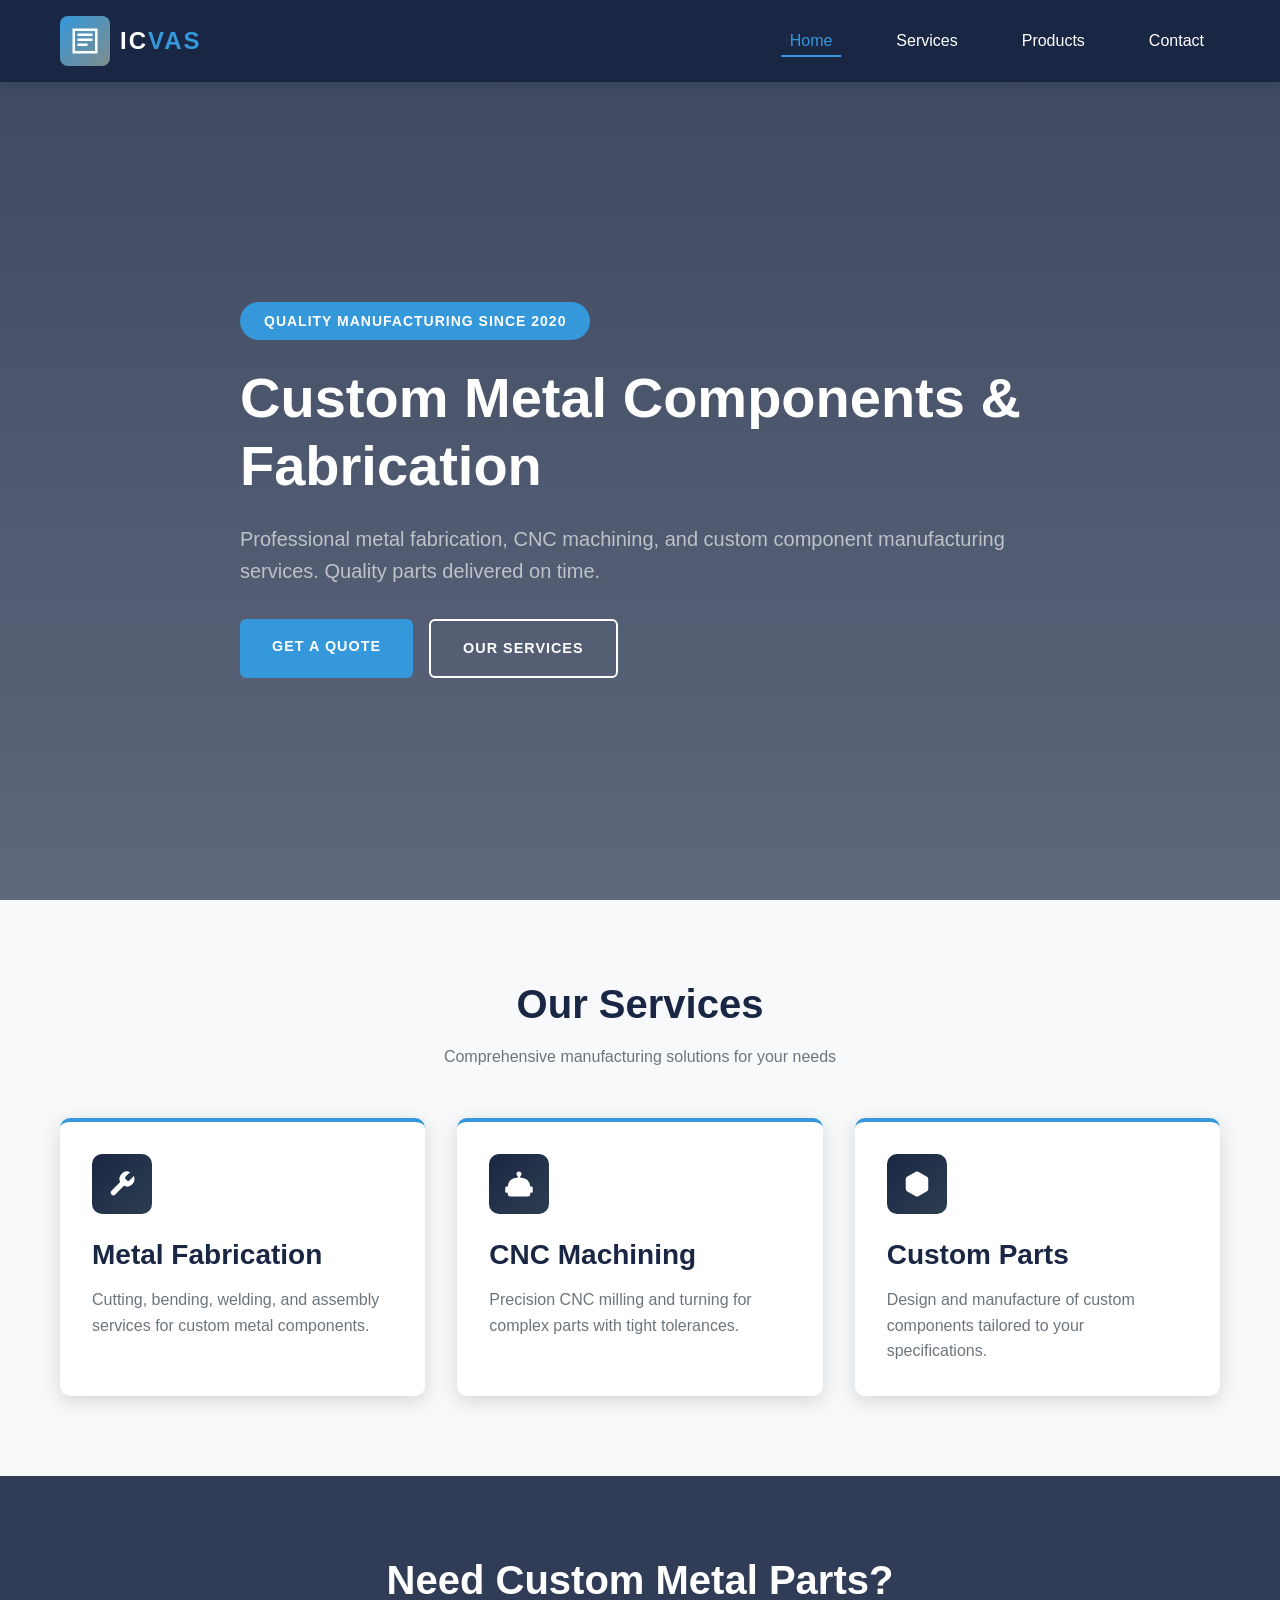
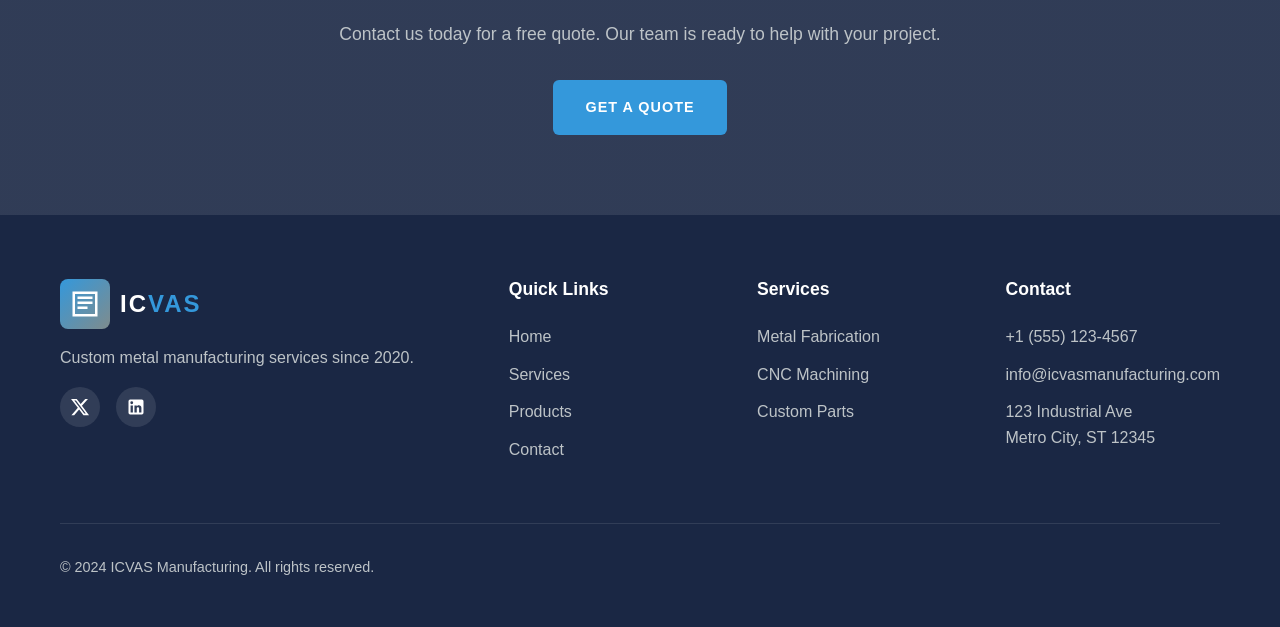
==== index.html @ ce6153f4 "Add files via upload" ====
<!DOCTYPE html>
<html lang="en">
<head>
    <meta charset="UTF-8">
    <meta name="viewport" content="width=device-width, initial-scale=1.0">
    <meta name="description" content="ICVAS Manufacturing - Custom metal components, CNC machining, and metal fabrication services.">
    <title>ICVAS Manufacturing | Custom Metal Components</title>
    <link rel="stylesheet" href="css/styles.css">
    <link rel="icon" type="image/svg+xml" href="data:image/svg+xml,%3Csvg xmlns='http://www.w3.org/2000/svg' viewBox='0 0 100 100'%3E%3Crect fill='%232c3e50' rx='10' width='100' height='100'/%3E%3Cpath fill='%23fff' d='M30 70V30h10v30h30V30h10v40H30z'/%3E%3C/svg%3E">
</head>
<body>
    <!-- Header -->
    <header>
        <div class="container">
            <nav class="navbar">
                <a href="index.html" class="logo">
                    <div class="logo-icon">
                        <svg viewBox="0 0 24 24" xmlns="http://www.w3.org/2000/svg">
                            <path d="M2 2h20v20H2V2zm2 2v16h16V4H4zm2 2h12v2H6V6zm0 4h12v2H6v-2zm0 4h8v2H6v-2z"/>
                        </svg>
                    </div>
                    <span class="logo-text">IC<span>VAS</span></span>
                </a>
                <ul class="nav-menu">
                    <li><a href="index.html" class="nav-link active">Home</a></li>
                    <li><a href="services.html" class="nav-link">Services</a></li>
                    <li><a href="products.html" class="nav-link">Products</a></li>
                    <li><a href="contact.html" class="nav-link">Contact</a></li>
                </ul>
                <div class="hamburger">
                    <span></span>
                    <span></span>
                    <span></span>
                </div>
            </nav>
        </div>
    </header>

    <!-- Hero Section -->
    <section class="hero">
        <div class="container">
            <div class="hero-content">
                <span class="hero-badge">Quality Manufacturing Since 2020</span>
                <h1>Custom Metal Components & Fabrication</h1>
                <p>Professional metal fabrication, CNC machining, and custom component manufacturing services. Quality parts delivered on time.</p>
                <div class="hero-buttons">
                    <a href="contact.html" class="btn btn-primary">Get a Quote</a>
                    <a href="services.html" class="btn btn-secondary">Our Services</a>
                </div>
            </div>
        </div>
    </section>

    <!-- Services Preview -->
    <section class="features">
        <div class="container">
            <div class="section-header">
                <h2>Our Services</h2>
                <p>Comprehensive manufacturing solutions for your needs</p>
            </div>
            <div class="features-grid">
                <div class="feature-card">
                    <div class="feature-icon">
                        <svg viewBox="0 0 24 24" xmlns="http://www.w3.org/2000/svg">
                            <path d="M14.7 6.3a1 1 0 0 0 0 1.4l1.6 1.6a1 1 0 0 0 1.4 0l3.77-3.77a6 6 0 0 1-7.94 7.94l-6.91 6.91a2.12 2.12 0 0 1-3-3l6.91-6.91a6 6 0 0 1 7.94-7.94l-3.76 3.76z"/>
                        </svg>
                    </div>
                    <h3>Metal Fabrication</h3>
                    <p>Cutting, bending, welding, and assembly services for custom metal components.</p>
                </div>
                <div class="feature-card">
                    <div class="feature-icon">
                        <svg viewBox="0 0 24 24" xmlns="http://www.w3.org/2000/svg">
                            <path d="M12 2a2 2 0 0 1 2 2c0 .74-.4 1.39-1 1.73V7h1a7 7 0 0 1 7 7h1a1 1 0 0 1 1 1v3a1 1 0 0 1-1 1h-1v1a2 2 0 0 1-2 2H5a2 2 0 0 1-2-2v-1H2a1 1 0 0 1-1-1v-3a1 1 0 0 1 1-1h1a7 7 0 0 1 7-7h1V5.73c-.6-.34-1-.99-1-1.73a2 2 0 0 1 2-2z"/>
                        </svg>
                    </div>
                    <h3>CNC Machining</h3>
                    <p>Precision CNC milling and turning for complex parts with tight tolerances.</p>
                </div>
                <div class="feature-card">
                    <div class="feature-icon">
                        <svg viewBox="0 0 24 24" xmlns="http://www.w3.org/2000/svg">
                            <path d="M21 16V8a2 2 0 0 0-1-1.73l-7-4a2 2 0 0 0-2 0l-7 4A2 2 0 0 0 3 8v8a2 2 0 0 0 1 1.73l7 4a2 2 0 0 0 2 0l7-4A2 2 0 0 0 21 16z"/>
                        </svg>
                    </div>
                    <h3>Custom Parts</h3>
                    <p>Design and manufacture of custom components tailored to your specifications.</p>
                </div>
            </div>
        </div>
    </section>

    <!-- CTA Section -->
    <section class="cta">
        <div class="container">
            <div class="cta-content">
                <h2>Need Custom Metal Parts?</h2>
                <p>Contact us today for a free quote. Our team is ready to help with your project.</p>
                <div class="cta-buttons">
                    <a href="contact.html" class="btn btn-primary">Get a Quote</a>
                </div>
            </div>
        </div>
    </section>

    <!-- Footer -->
    <footer>
        <div class="container">
            <div class="footer-grid">
                <div class="footer-brand">
                    <a href="index.html" class="logo">
                        <div class="logo-icon">
                            <svg viewBox="0 0 24 24" xmlns="http://www.w3.org/2000/svg">
                                <path d="M2 2h20v20H2V2zm2 2v16h16V4H4zm2 2h12v2H6V6zm0 4h12v2H6v-2zm0 4h8v2H6v-2z"/>
                            </svg>
                        </div>
                        <span class="logo-text">IC<span>VAS</span></span>
                    </a>
                    <p>Custom metal manufacturing services since 2020.</p>
                    <div class="footer-social">
                        <a href="#" class="social-link">
                            <svg viewBox="0 0 24 24" xmlns="http://www.w3.org/2000/svg">
                                <path d="M18.244 2.25h3.308l-7.227 8.26 8.502 11.24H16.17l-5.214-6.817L4.99 21.75H1.68l7.73-8.835L1.254 2.25H8.08l4.713 6.231zm-1.161 17.52h1.833L7.084 4.126H5.117z"/>
                            </svg>
                        </a>
                        <a href="#" class="social-link">
                            <svg viewBox="0 0 24 24" xmlns="http://www.w3.org/2000/svg">
                                <path d="M19 3a2 2 0 0 1 2 2v14a2 2 0 0 1-2 2H5a2 2 0 0 1-2-2V5a2 2 0 0 1 2-2h14m-.5 15.5v-5.3a3.26 3.26 0 0 0-3.26-3.26c-.85 0-1.84.52-2.32 1.3v-1.11h-2.79v8.37h2.79v-4.93c0-.77.62-1.4 1.39-1.4a1.4 1.4 0 0 1 1.4 1.4v4.93h2.79M6.88 8.56a1.68 1.68 0 0 0 1.68-1.68c0-.93-.75-1.69-1.68-1.69a1.69 1.69 0 0 0-1.69 1.69c0 .93.76 1.68 1.69 1.68m1.39 9.94v-8.37H5.5v8.37h2.77z"/>
                            </svg>
                        </a>
                    </div>
                </div>
                <div class="footer-column">
                    <h4>Quick Links</h4>
                    <ul class="footer-links">
                        <li><a href="index.html">Home</a></li>
                        <li><a href="services.html">Services</a></li>
                        <li><a href="products.html">Products</a></li>
                        <li><a href="contact.html">Contact</a></li>
                    </ul>
                </div>
                <div class="footer-column">
                    <h4>Services</h4>
                    <ul class="footer-links">
                        <li><a href="services.html">Metal Fabrication</a></li>
                        <li><a href="services.html">CNC Machining</a></li>
                        <li><a href="services.html">Custom Parts</a></li>
                    </ul>
                </div>
                <div class="footer-column">
                    <h4>Contact</h4>
                    <ul class="footer-links">
                        <li><a href="tel:+15551234567">+1 (555) 123-4567</a></li>
                        <li><a href="mailto:info@icvas.com">info@icvasmanufacturing.com</a></li>
                        <li><p style="color: var(--metallic-dark); margin-top: 0.5rem;">123 Industrial Ave<br>Metro City, ST 12345</p></li>
                    </ul>
                </div>
            </div>
            <div class="footer-bottom">
                <p>&copy; 2024 ICVAS Manufacturing. All rights reserved.</p>
            </div>
        </div>
    </footer>

    <script src="js/script.js"></script>
</body>
</html>
---- css/styles.css ----
/* ================================================
   ICVAS Manufacturing - Professional Industrial Website
   ================================================ */

/* CSS Variables */
:root {
    --primary-dark: #1a2744;
    --primary-blue: #2c3e50;
    --accent-blue: #3498db;
    --accent-steel: #7f8c8d;
    --metallic-light: #ecf0f1;
    --metallic-dark: #bdc3c7;
    --dark-gray: #2c3e50;
    --medium-gray: #555b66;
    --light-gray: #f8f9fa;
    --white: #ffffff;
    --text-dark: #1a1a2e;
    --text-light: #6c757d;
    --shadow: rgba(0, 0, 0, 0.15);
    --transition: all 0.3s ease;
}

/* Reset & Base Styles */
* {
    margin: 0;
    padding: 0;
    box-sizing: border-box;
}

html {
    scroll-behavior: smooth;
}

body {
    font-family: 'Segoe UI', Tahoma, Geneva, Verdana, sans-serif;
    line-height: 1.6;
    color: var(--text-dark);
    background-color: var(--white);
    overflow-x: hidden;
}

a {
    text-decoration: none;
    color: inherit;
}

ul {
    list-style: none;
}

img {
    max-width: 100%;
    height: auto;
    display: block;
}

/* Typography */
h1, h2, h3, h4, h5, h6 {
    font-weight: 700;
    line-height: 1.2;
    color: var(--primary-dark);
}

h1 { font-size: 3rem; }
h2 { font-size: 2.5rem; }
h3 { font-size: 1.75rem; }
h4 { font-size: 1.5rem; }

p {
    margin-bottom: 1rem;
}

/* Container */
.container {
    max-width: 1200px;
    margin: 0 auto;
    padding: 0 20px;
}

/* ================================================
   HEADER & NAVIGATION
   ================================================ */
header {
    position: fixed;
    top: 0;
    left: 0;
    right: 0;
    background: var(--primary-dark);
    z-index: 1000;
    box-shadow: 0 2px 10px var(--shadow);
}

.navbar {
    display: flex;
    justify-content: space-between;
    align-items: center;
    padding: 1rem 0;
}

.logo {
    display: flex;
    align-items: center;
    gap: 10px;
}

.logo-icon {
    width: 50px;
    height: 50px;
    background: linear-gradient(135deg, var(--accent-blue), var(--accent-steel));
    border-radius: 8px;
    display: flex;
    align-items: center;
    justify-content: center;
}

.logo-icon svg {
    width: 30px;
    height: 30px;
    fill: var(--white);
}

.logo-text {
    font-size: 1.5rem;
    font-weight: 700;
    color: var(--white);
    text-transform: uppercase;
    letter-spacing: 2px;
}

.logo-text span {
    color: var(--accent-blue);
}

.nav-menu {
    display: flex;
    gap: 2rem;
}

.nav-link {
    color: var(--white);
    font-weight: 500;
    padding: 0.5rem 1rem;
    border-radius: 4px;
    transition: var(--transition);
    position: relative;
}

.nav-link::after {
    content: '';
    position: absolute;
    bottom: 0;
    left: 50%;
    width: 0;
    height: 2px;
    background: var(--accent-blue);
    transition: var(--transition);
    transform: translateX(-50%);
}

.nav-link:hover,
.nav-link.active {
    color: var(--accent-blue);
}

.nav-link:hover::after,
.nav-link.active::after {
    width: 80%;
}

.hamburger {
    display: none;
    cursor: pointer;
    flex-direction: column;
    gap: 5px;
}

.hamburger span {
    width: 25px;
    height: 3px;
    background: var(--white);
    transition: var(--transition);
}

/* ================================================
   HERO SECTION
   ================================================ */
.hero {
    min-height: 100vh;
    background: linear-gradient(rgba(26, 39, 68, 0.85), rgba(26, 39, 68, 0.7)),
                url('https://images.unsplash.com/photo-1504917595217-d4dc5ebe6122?w=1920') center/cover;
    display: flex;
    align-items: center;
    padding-top: 80px;
}

.hero-content {
    max-width: 800px;
}

.hero-badge {
    display: inline-block;
    background: var(--accent-blue);
    color: var(--white);
    padding: 0.5rem 1.5rem;
    border-radius: 30px;
    font-size: 0.875rem;
    font-weight: 600;
    text-transform: uppercase;
    letter-spacing: 1px;
    margin-bottom: 1.5rem;
    animation: fadeInDown 0.8s ease;
}

.hero h1 {
    color: var(--white);
    font-size: 3.5rem;
    margin-bottom: 1.5rem;
    animation: fadeInUp 0.8s ease 0.2s both;
}

.hero p {
    color: var(--metallic-dark);
    font-size: 1.25rem;
    margin-bottom: 2rem;
    animation: fadeInUp 0.8s ease 0.4s both;
}

.hero-buttons {
    display: flex;
    gap: 1rem;
    animation: fadeInUp 0.8s ease 0.6s both;
}

/* Buttons */
.btn {
    display: inline-block;
    padding: 1rem 2rem;
    border-radius: 6px;
    font-weight: 600;
    text-transform: uppercase;
    letter-spacing: 1px;
    transition: var(--transition);
    cursor: pointer;
    border: none;
    font-size: 0.9rem;
}

.btn-primary {
    background: var(--accent-blue);
    color: var(--white);
}

.btn-primary:hover {
    background: #2980b9;
    transform: translateY(-2px);
    box-shadow: 0 5px 20px rgba(52, 152, 219, 0.4);
}

.btn-secondary {
    background: transparent;
    color: var(--white);
    border: 2px solid var(--white);
}

.btn-secondary:hover {
    background: var(--white);
    color: var(--primary-dark);
    transform: translateY(-2px);
}

.btn-dark {
    background: var(--primary-dark);
    color: var(--white);
}

.btn-dark:hover {
    background: var(--primary-blue);
    transform: translateY(-2px);
}

/* ================================================
   FEATURES SECTION
   ================================================ */
.features {
    padding: 5rem 0;
    background: var(--light-gray);
}

.section-header {
    text-align: center;
    margin-bottom: 3rem;
}

.section-header h2 {
    margin-bottom: 1rem;
}

.section-header p {
    color: var(--text-light);
    max-width: 600px;
    margin: 0 auto;
}

.features-grid {
    display: grid;
    grid-template-columns: repeat(auto-fit, minmax(300px, 1fr));
    gap: 2rem;
}

.feature-card {
    background: var(--white);
    padding: 2rem;
    border-radius: 10px;
    box-shadow: 0 5px 20px var(--shadow);
    transition: var(--transition);
    border-top: 4px solid var(--accent-blue);
}

.feature-card:hover {
    transform: translateY(-10px);
    box-shadow: 0 10px 30px var(--shadow);
}

.feature-icon {
    width: 60px;
    height: 60px;
    background: linear-gradient(135deg, var(--primary-dark), var(--primary-blue));
    border-radius: 10px;
    display: flex;
    align-items: center;
    justify-content: center;
    margin-bottom: 1.5rem;
}

.feature-icon svg {
    width: 30px;
    height: 30px;
    fill: var(--white);
}

.feature-card h3 {
    margin-bottom: 1rem;
}

.feature-card p {
    color: var(--text-light);
    margin-bottom: 0;
}

/* ================================================
   ABOUT SECTION
   ================================================ */
.about {
    padding: 5rem 0;
}

.about-grid {
    display: grid;
    grid-template-columns: 1fr 1fr;
    gap: 4rem;
    align-items: center;
}

.about-image {
    position: relative;
}

.about-image img {
    border-radius: 10px;
    box-shadow: 0 10px 40px var(--shadow);
}

.about-image::before {
    content: '';
    position: absolute;
    top: -20px;
    left: -20px;
    right: 20px;
    bottom: 20px;
    background: var(--primary-dark);
    border-radius: 10px;
    z-index: -1;
}

.about-content h2 {
    margin-bottom: 1.5rem;
}

.about-stats {
    display: grid;
    grid-template-columns: repeat(3, 1fr);
    gap: 2rem;
    margin-top: 2rem;
    padding-top: 2rem;
    border-top: 1px solid var(--metallic-dark);
}

.stat-item h3 {
    font-size: 2.5rem;
    color: var(--accent-blue);
    margin-bottom: 0.25rem;
}

.stat-item p {
    color: var(--text-light);
    margin-bottom: 0;
    font-size: 0.9rem;
}

/* ================================================
   SERVICES SECTION
   ================================================ */
.services {
    padding: 5rem 0;
    background: var(--primary-dark);
}

.services .section-header h2,
.services .section-header p {
    color: var(--white);
}

.services .section-header p {
    color: var(--metallic-dark);
}

.services-grid {
    display: grid;
    grid-template-columns: repeat(auto-fit, minmax(280px, 1fr));
    gap: 2rem;
}

.service-card {
    background: rgba(255, 255, 255, 0.05);
    padding: 2.5rem;
    border-radius: 10px;
    border: 1px solid rgba(255, 255, 255, 0.1);
    transition: var(--transition);
}

.service-card:hover {
    background: rgba(255, 255, 255, 0.1);
    transform: translateY(-5px);
}

.service-icon {
    width: 70px;
    height: 70px;
    background: var(--accent-blue);
    border-radius: 50%;
    display: flex;
    align-items: center;
    justify-content: center;
    margin-bottom: 1.5rem;
}

.service-icon svg {
    width: 35px;
    height: 35px;
    fill: var(--white);
}

.service-card h3 {
    color: var(--white);
    margin-bottom: 1rem;
}

.service-card p {
    color: var(--metallic-dark);
    margin-bottom: 1.5rem;
}

.service-link {
    color: var(--accent-blue);
    font-weight: 600;
    display: inline-flex;
    align-items: center;
    gap: 0.5rem;
    transition: var(--transition);
}

.service-link:hover {
    gap: 1rem;
}

/* ================================================
   PRODUCTS SECTION
   ================================================ */
.products {
    padding: 5rem 0;
    background: var(--light-gray);
}

.products-grid {
    display: grid;
    grid-template-columns: repeat(auto-fit, minmax(300px, 1fr));
    gap: 2rem;
}

.product-card {
    background: var(--white);
    border-radius: 10px;
    overflow: hidden;
    box-shadow: 0 5px 20px var(--shadow);
    transition: var(--transition);
}

.product-card:hover {
    transform: translateY(-10px);
    box-shadow: 0 15px 40px var(--shadow);
}

.product-image {
    position: relative;
    height: 250px;
    background: linear-gradient(135deg, var(--primary-dark), var(--medium-gray));
    display: flex;
    align-items: center;
    justify-content: center;
    overflow: hidden;
}

.product-image svg {
    width: 80px;
    height: 80px;
    fill: var(--metallic-dark);
    opacity: 0.5;
}

.product-overlay {
    position: absolute;
    inset: 0;
    background: rgba(26, 39, 68, 0.8);
    display: flex;
    align-items: center;
    justify-content: center;
    opacity: 0;
    transition: var(--transition);
}

.product-card:hover .product-overlay {
    opacity: 1;
}

.product-content {
    padding: 1.5rem;
}

.product-content h3 {
    margin-bottom: 0.5rem;
}

.product-content p {
    color: var(--text-light);
    margin-bottom: 0;
    font-size: 0.9rem;
}

.product-tag {
    position: absolute;
    top: 15px;
    right: 15px;
    background: var(--accent-blue);
    color: var(--white);
    padding: 0.25rem 0.75rem;
    border-radius: 20px;
    font-size: 0.75rem;
    font-weight: 600;
    text-transform: uppercase;
}

/* ================================================
   CTA SECTION
   ================================================ */
.cta {
    padding: 5rem 0;
    background: linear-gradient(rgba(26, 39, 68, 0.9), rgba(26, 39, 68, 0.9)),
                url('https://images.unsplash.com/photo-1581091226825-a6a2a5aee158?w=1920') center/cover;
}

.cta-content {
    text-align: center;
    max-width: 700px;
    margin: 0 auto;
}

.cta h2 {
    color: var(--white);
    margin-bottom: 1rem;
}

.cta p {
    color: var(--metallic-dark);
    font-size: 1.1rem;
    margin-bottom: 2rem;
}

.cta-buttons {
    display: flex;
    justify-content: center;
    gap: 1rem;
}

/* ================================================
   CONTACT SECTION
   ================================================ */
.contact {
    padding: 5rem 0;
}

.contact-grid {
    display: grid;
    grid-template-columns: 1fr 1.5fr;
    gap: 4rem;
}

.contact-info h2 {
    margin-bottom: 1.5rem;
}

.contact-info > p {
    color: var(--text-light);
    margin-bottom: 2rem;
}

.contact-details {
    display: flex;
    flex-direction: column;
    gap: 1.5rem;
}

.contact-item {
    display: flex;
    align-items: flex-start;
    gap: 1rem;
}

.contact-icon {
    width: 50px;
    height: 50px;
    background: var(--primary-dark);
    border-radius: 10px;
    display: flex;
    align-items: center;
    justify-content: center;
    flex-shrink: 0;
}

.contact-icon svg {
    width: 24px;
    height: 24px;
    fill: var(--white);
}

.contact-item h4 {
    font-size: 1rem;
    margin-bottom: 0.25rem;
}

.contact-item p {
    color: var(--text-light);
    margin-bottom: 0;
    font-size: 0.9rem;
}

.contact-form {
    background: var(--light-gray);
    padding: 2.5rem;
    border-radius: 10px;
}

.form-group {
    margin-bottom: 1.5rem;
}

.form-group label {
    display: block;
    font-weight: 600;
    margin-bottom: 0.5rem;
    color: var(--primary-dark);
}

.form-group input,
.form-group textarea {
    width: 100%;
    padding: 0.875rem 1rem;
    border: 2px solid transparent;
    border-radius: 6px;
    font-size: 1rem;
    font-family: inherit;
    transition: var(--transition);
    background: var(--white);
}

.form-group input:focus,
.form-group textarea:focus {
    outline: none;
    border-color: var(--accent-blue);
}

.form-group textarea {
    min-height: 150px;
    resize: vertical;
}

.contact-form .btn {
    width: 100%;
}

/* Map Placeholder */
.map-section {
    padding-bottom: 5rem;
}

.map-container {
    height: 400px;
    background: var(--metallic-light);
    border-radius: 10px;
    display: flex;
    align-items: center;
    justify-content: center;
    position: relative;
    overflow: hidden;
}

.map-placeholder {
    text-align: center;
    color: var(--text-light);
}

.map-placeholder svg {
    width: 60px;
    height: 60px;
    fill: var(--metallic-dark);
    margin-bottom: 1rem;
}

/* ================================================
   FOOTER
   ================================================ */
footer {
    background: var(--primary-dark);
    padding: 4rem 0 2rem;
    color: var(--white);
}

.footer-grid {
    display: grid;
    grid-template-columns: 2fr 1fr 1fr 1fr;
    gap: 3rem;
    margin-bottom: 3rem;
}

.footer-brand p {
    color: var(--metallic-dark);
    margin: 1rem 0;
}

.footer-social {
    display: flex;
    gap: 1rem;
}

.social-link {
    width: 40px;
    height: 40px;
    background: rgba(255, 255, 255, 0.1);
    border-radius: 50%;
    display: flex;
    align-items: center;
    justify-content: center;
    transition: var(--transition);
}

.social-link:hover {
    background: var(--accent-blue);
}

.social-link svg {
    width: 20px;
    height: 20px;
    fill: var(--white);
}

.footer-column h4 {
    color: var(--white);
    font-size: 1.1rem;
    margin-bottom: 1.5rem;
}

.footer-links li {
    margin-bottom: 0.75rem;
}

.footer-links a {
    color: var(--metallic-dark);
    transition: var(--transition);
}

.footer-links a:hover {
    color: var(--accent-blue);
}

.footer-bottom {
    padding-top: 2rem;
    border-top: 1px solid rgba(255, 255, 255, 0.1);
    display: flex;
    justify-content: space-between;
    align-items: center;
    color: var(--metallic-dark);
    font-size: 0.9rem;
}

.footer-bottom-links {
    display: flex;
    gap: 2rem;
}

.footer-bottom-links a {
    color: var(--metallic-dark);
    transition: var(--transition);
}

.footer-bottom-links a:hover {
    color: var(--accent-blue);
}

/* ================================================
   PAGE HEADER (Inner Pages)
   ================================================ */
.page-header {
    background: linear-gradient(rgba(26, 39, 68, 0.9), rgba(26, 39, 68, 0.8)),
                url('https://images.unsplash.com/photo-1504917595217-d4dc5ebe6122?w=1920') center/cover;
    padding: 150px 0 80px;
    text-align: center;
}

.page-header h1 {
    color: var(--white);
    margin-bottom: 1rem;
}

.breadcrumb {
    display: flex;
    justify-content: center;
    gap: 0.5rem;
    color: var(--metallic-dark);
}

.breadcrumb a {
    color: var(--accent-blue);
    transition: var(--transition);
}

.breadcrumb a:hover {
    text-decoration: underline;
}

.breadcrumb span {
    color: var(--metallic-dark);
}

/* ================================================
   ABOUT PAGE SPECIFIC
   ================================================ */
.about-section {
    padding: 5rem 0;
}

.about-section-grid {
    display: grid;
    grid-template-columns: 1fr 1fr;
    gap: 4rem;
    align-items: center;
}

.about-section-grid:nth-child(even) .about-section-image {
    order: 2;
}

.about-section-image {
    position: relative;
}

.about-section-image img {
    border-radius: 10px;
    width: 100%;
    height: 350px;
    object-fit: cover;
}

.about-section-content h3 {
    margin-bottom: 1rem;
    color: var(--accent-blue);
}

.values-grid {
    display: grid;
    grid-template-columns: repeat(3, 1fr);
    gap: 2rem;
    margin-top: 3rem;
}

.value-card {
    text-align: center;
    padding: 2rem;
    background: var(--light-gray);
    border-radius: 10px;
}

.value-icon {
    width: 60px;
    height: 60px;
    background: var(--primary-dark);
    border-radius: 50%;
    display: flex;
    align-items: center;
    justify-content: center;
    margin: 0 auto 1rem;
}

.value-icon svg {
    width: 30px;
    height: 30px;
    fill: var(--white);
}

.value-card h4 {
    margin-bottom: 0.5rem;
}

.value-card p {
    color: var(--text-light);
    margin-bottom: 0;
    font-size: 0.9rem;
}

/* Team Section */
.team-section {
    padding: 5rem 0;
    background: var(--light-gray);
}

.team-grid {
    display: grid;
    grid-template-columns: repeat(auto-fit, minmax(250px, 1fr));
    gap: 2rem;
}

.team-member {
    background: var(--white);
    border-radius: 10px;
    overflow: hidden;
    box-shadow: 0 5px 20px var(--shadow);
    text-align: center;
}

.team-image {
    height: 250px;
    background: linear-gradient(135deg, var(--primary-dark), var(--medium-gray));
    display: flex;
    align-items: center;
    justify-content: center;
}

.team-image svg {
    width: 80px;
    height: 80px;
    fill: var(--metallic-dark);
    opacity: 0.5;
}

.team-info {
    padding: 1.5rem;
}

.team-info h4 {
    margin-bottom: 0.25rem;
}

.team-info p {
    color: var(--accent-blue);
    font-size: 0.9rem;
    margin-bottom: 0;
}

/* ================================================
   SERVICES PAGE SPECIFIC
   ================================================ */
.services-detail {
    padding: 5rem 0;
}

.service-detail-card {
    display: grid;
    grid-template-columns: 1fr 1fr;
    gap: 4rem;
    align-items: center;
    margin-bottom: 5rem;
}

.service-detail-card:nth-child(even) .service-detail-image {
    order: 2;
}

.service-detail-image {
    position: relative;
}

.service-detail-image img {
    width: 100%;
    height: 400px;
    object-fit: cover;
    border-radius: 10px;
}

.service-detail-image::before {
    content: '';
    position: absolute;
    top: 20px;
    left: 20px;
    right: -20px;
    bottom: -20px;
    background: var(--primary-dark);
    border-radius: 10px;
    z-index: -1;
}

.service-detail-content h3 {
    color: var(--accent-blue);
    margin-bottom: 0.5rem;
}

.service-detail-content h2 {
    margin-bottom: 1.5rem;
}

.service-detail-content ul {
    margin: 1.5rem 0;
}

.service-detail-content li {
    padding: 0.5rem 0;
    padding-left: 1.5rem;
    position: relative;
}

.service-detail-content li::before {
    content: '✓';
    position: absolute;
    left: 0;
    color: var(--accent-blue);
    font-weight: bold;
}

/* Materials Section */
.materials-section {
    padding: 5rem 0;
    background: var(--light-gray);
}

.materials-grid {
    display: grid;
    grid-template-columns: repeat(auto-fit, minmax(200px, 1fr));
    gap: 1.5rem;
}

.material-item {
    background: var(--white);
    padding: 1.5rem;
    border-radius: 8px;
    text-align: center;
    box-shadow: 0 3px 10px var(--shadow);
    transition: var(--transition);
}

.material-item:hover {
    transform: translateY(-5px);
}

.material-item h4 {
    margin-bottom: 0.5rem;
    font-size: 1rem;
}

.material-item p {
    color: var(--text-light);
    font-size: 0.85rem;
    margin-bottom: 0;
}

/* ================================================
   PRODUCTS PAGE SPECIFIC
   ================================================ */
.products-detail {
    padding: 5rem 0;
}

.products-filter {
    display: flex;
    justify-content: center;
    gap: 1rem;
    margin-bottom: 3rem;
    flex-wrap: wrap;
}

.filter-btn {
    padding: 0.75rem 1.5rem;
    background: transparent;
    border: 2px solid var(--primary-dark);
    border-radius: 30px;
    font-weight: 600;
    cursor: pointer;
    transition: var(--transition);
}

.filter-btn:hover,
.filter-btn.active {
    background: var(--primary-dark);
    color: var(--white);
}

.products-showcase {
    display: grid;
    grid-template-columns: repeat(auto-fit, minmax(320px, 1fr));
    gap: 2rem;
}

.product-showcase-card {
    background: var(--white);
    border-radius: 10px;
    overflow: hidden;
    box-shadow: 0 5px 20px var(--shadow);
    transition: var(--transition);
}

.product-showcase-card:hover {
    transform: translateY(-10px);
    box-shadow: 0 15px 40px var(--shadow);
}

.product-showcase-image {
    height: 280px;
    background: linear-gradient(135deg, var(--primary-dark), var(--medium-gray));
    display: flex;
    align-items: center;
    justify-content: center;
    position: relative;
}

.product-showcase-image svg {
    width: 100px;
    height: 100px;
    fill: var(--metallic-dark);
    opacity: 0.4;
}

.product-category {
    position: absolute;
    top: 15px;
    left: 15px;
    background: var(--accent-blue);
    color: var(--white);
    padding: 0.25rem 0.75rem;
    border-radius: 20px;
    font-size: 0.75rem;
    font-weight: 600;
    text-transform: uppercase;
}

.product-showcase-content {
    padding: 1.5rem;
}

.product-showcase-content h3 {
    margin-bottom: 0.5rem;
}

.product-showcase-content > p {
    color: var(--text-light);
    font-size: 0.9rem;
    margin-bottom: 1rem;
}

.product-specs {
    display: flex;
    flex-wrap: wrap;
    gap: 0.5rem;
    padding-top: 1rem;
    border-top: 1px solid var(--metallic-light);
}

.spec-tag {
    background: var(--light-gray);
    padding: 0.25rem 0.75rem;
    border-radius: 4px;
    font-size: 0.8rem;
    color: var(--text-light);
}

/* ================================================
   ANIMATIONS
   ================================================ */
@keyframes fadeInUp {
    from {
        opacity: 0;
        transform: translateY(30px);
    }
    to {
        opacity: 1;
        transform: translateY(0);
    }
}

@keyframes fadeInDown {
    from {
        opacity: 0;
        transform: translateY(-30px);
    }
    to {
        opacity: 1;
        transform: translateY(0);
    }
}

@keyframes fadeIn {
    from { opacity: 0; }
    to { opacity: 1; }
}

.fade-in {
    animation: fadeIn 0.8s ease;
}

/* ================================================
   RESPONSIVE DESIGN
   ================================================ */
@media (max-width: 1024px) {
    h1 { font-size: 2.5rem; }
    h2 { font-size: 2rem; }
    
    .about-grid,
    .contact-grid,
    .service-detail-card {
        grid-template-columns: 1fr;
        gap: 2rem;
    }
    
    .about-section-grid:nth-child(even) .about-section-image,
    .service-detail-card:nth-child(even) .service-detail-image {
        order: 0;
    }
    
    .footer-grid {
        grid-template-columns: repeat(2, 1fr);
    }
}

@media (max-width: 768px) {
    .hamburger {
        display: flex;
    }
    
    .nav-menu {
        position: fixed;
        top: 70px;
        left: -100%;
        width: 100%;
        background: var(--primary-dark);
        flex-direction: column;
        padding: 2rem;
        gap: 1rem;
        transition: var(--transition);
    }
    
    .nav-menu.active {
        left: 0;
    }
    
    .hero h1 {
        font-size: 2rem;
    }
    
    .hero-buttons {
        flex-direction: column;
    }
    
    .about-stats {
        grid-template-columns: 1fr;
        text-align: center;
    }
    
    .values-grid {
        grid-template-columns: 1fr;
    }
    
    .footer-grid {
        grid-template-columns: 1fr;
    }
    
    .footer-bottom {
        flex-direction: column;
        gap: 1rem;
        text-align: center;
    }
    
    .cta-buttons {
        flex-direction: column;
    }
}

@media (max-width: 480px) {
    h1 { font-size: 1.75rem; }
    h2 { font-size: 1.5rem; }
    
    .container {
        padding: 0 15px;
    }
    
    .features-grid,
    .services-grid,
    .products-grid {
        grid-template-columns: 1fr;
    }
    
    .products-filter {
        flex-direction: column;
    }
    
    .filter-btn {
        width: 100%;
    }
}
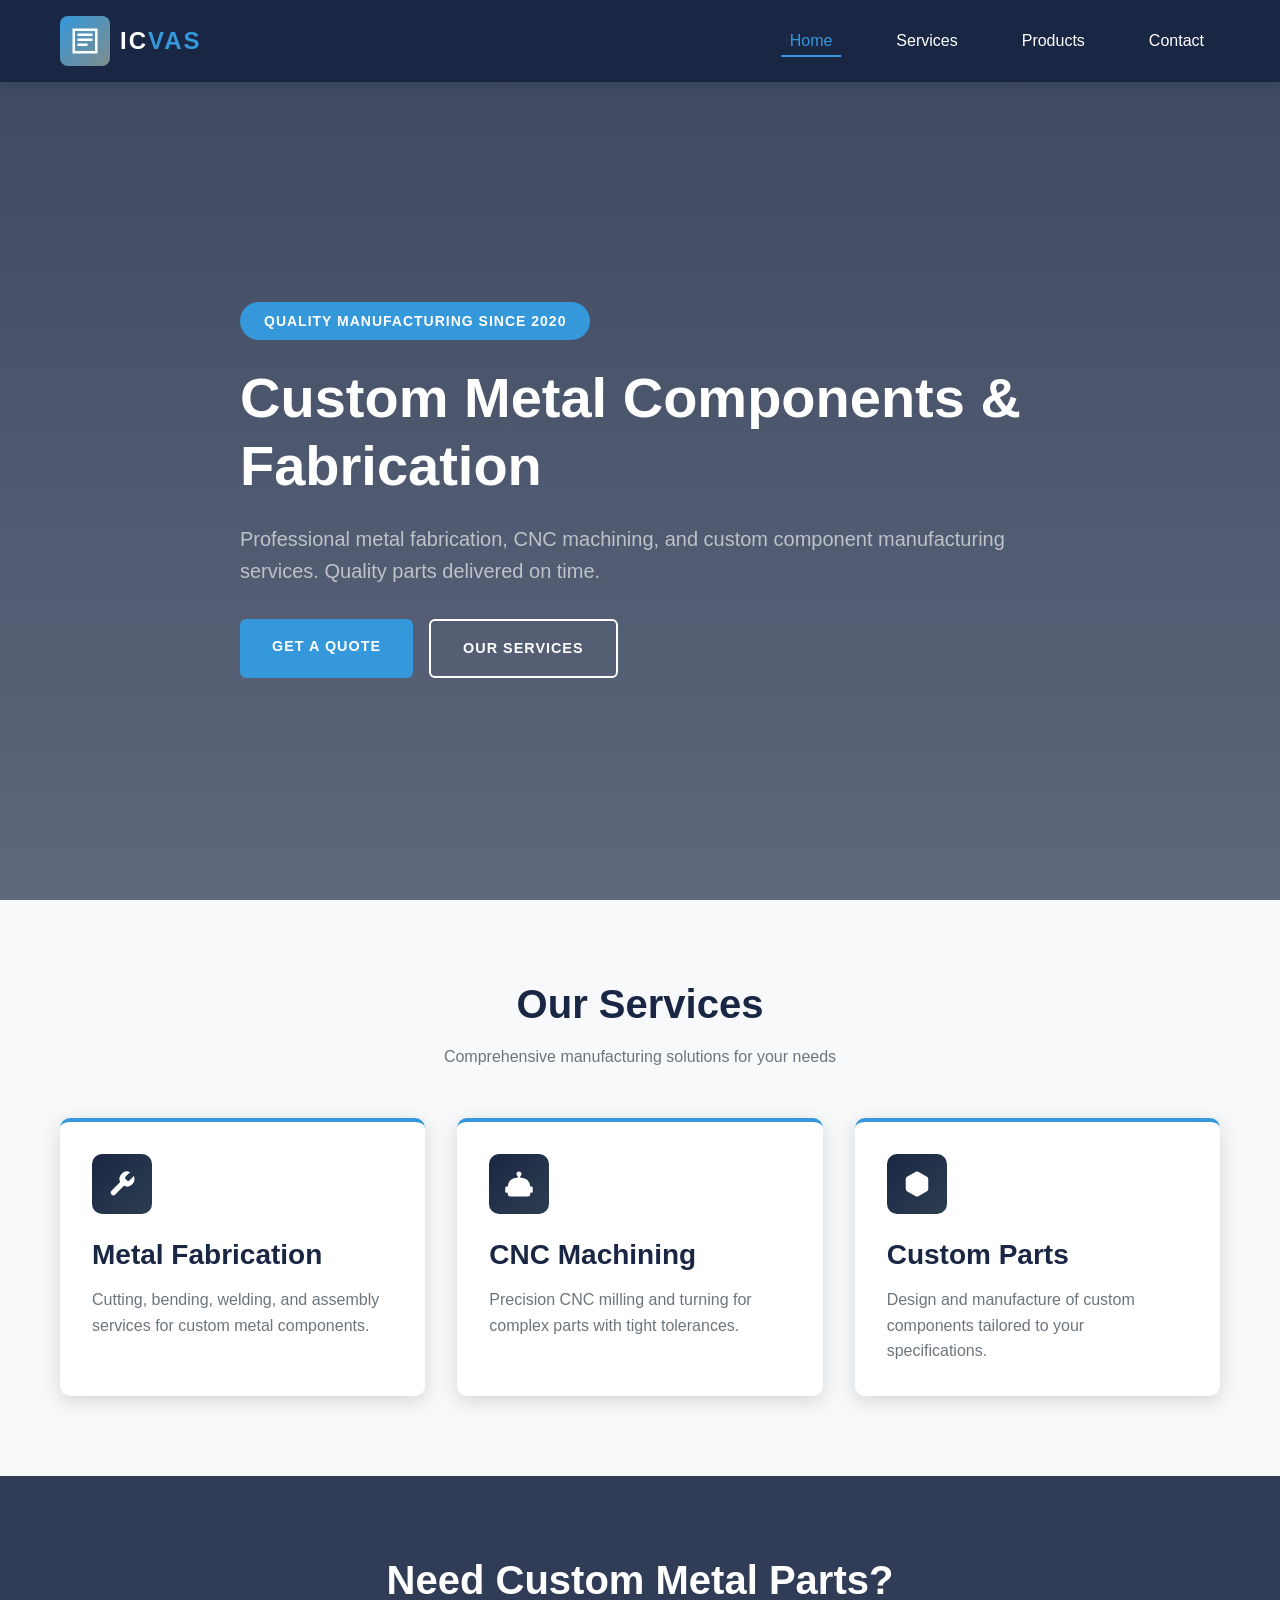
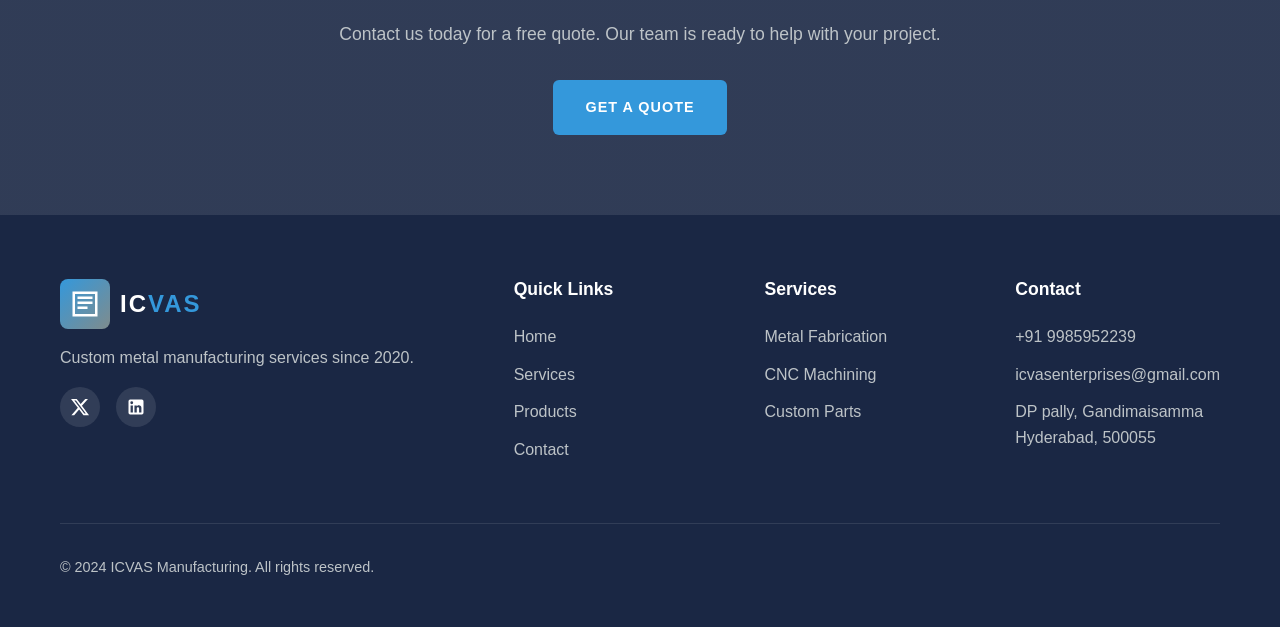
==== commit 5d50ed43: "Add files via upload" ====
--- a/index.html
+++ b/index.html
@@ -22,6 +22,7 @@
                     <span class="logo-text">IC<span>VAS</span></span>
                 </a>
                 <ul class="nav-menu">
+                    
                     <li><a href="index.html" class="nav-link active">Home</a></li>
                     <li><a href="services.html" class="nav-link">Services</a></li>
                     <li><a href="products.html" class="nav-link">Products</a></li>
@@ -150,9 +151,9 @@
                 <div class="footer-column">
                     <h4>Contact</h4>
                     <ul class="footer-links">
-                        <li><a href="tel:+15551234567">+1 (555) 123-4567</a></li>
-                        <li><a href="mailto:info@icvas.com">info@icvasmanufacturing.com</a></li>
-                        <li><p style="color: var(--metallic-dark); margin-top: 0.5rem;">123 Industrial Ave<br>Metro City, ST 12345</p></li>
+                        <li><a href="tel:+15551234567">+91 9985952239</a></li>
+                        <li><a href="mailto:info@icvas.com">icvasenterprises@gmail.com</a></li>
+                        <li><p style="color: var(--metallic-dark); margin-top: 0.5rem;">DP pally, Gandimaisamma<br>Hyderabad, 500055</p></li>
                     </ul>
                 </div>
             </div>
